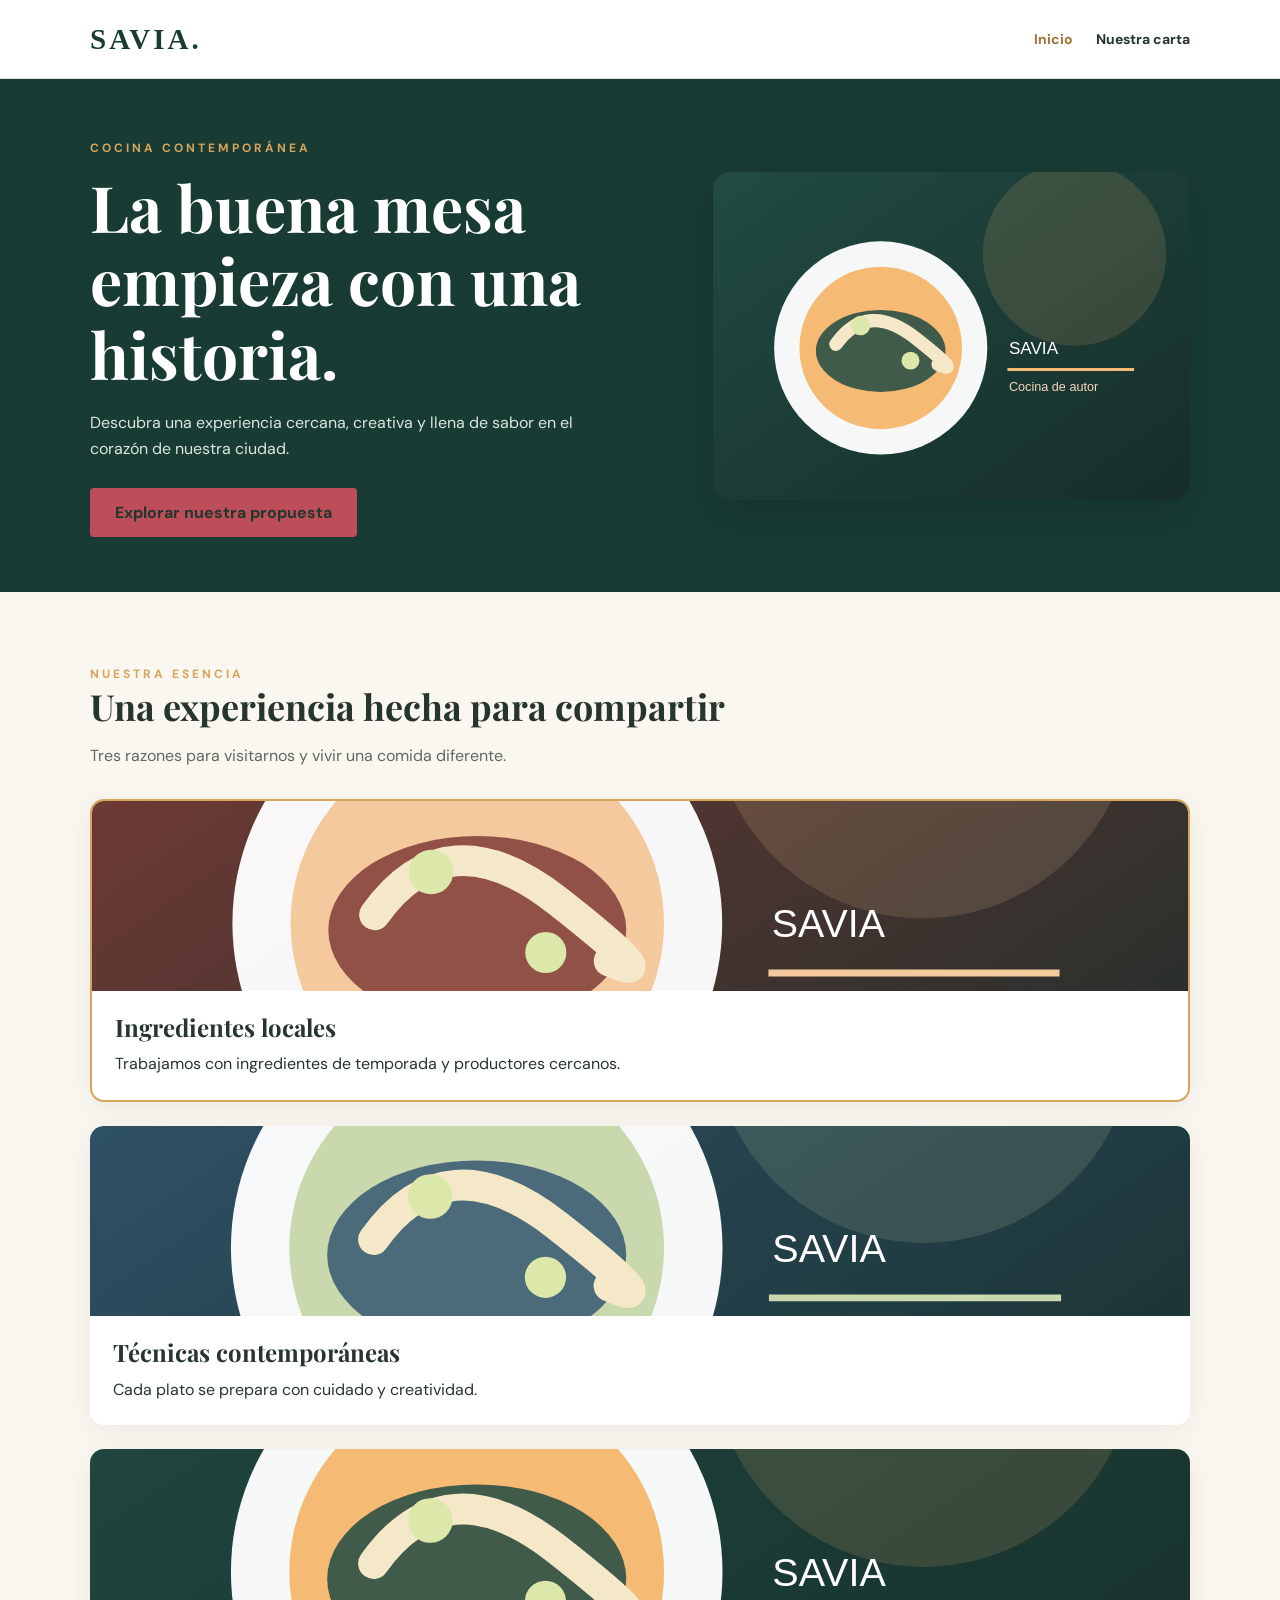
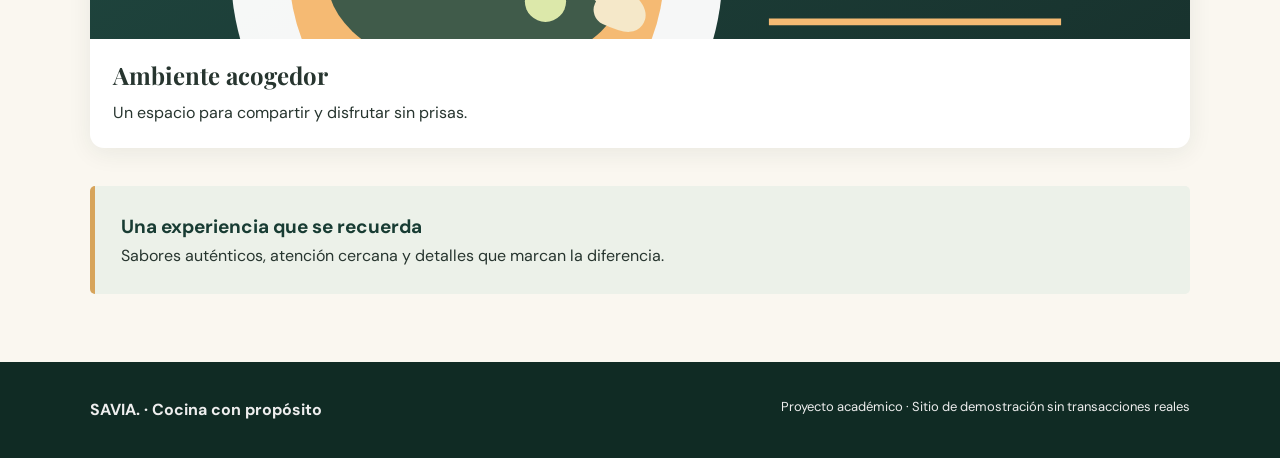
==== index.html @ edc9c898 "Primer commit" ====
<!doctype html>
<html lang="es">
  <head>
    <meta charset="utf-8" />
    <meta content="width=device-width, initial-scale=1.0" name="viewport" />
    <title>SAVIA | Inicio</title>
    <link href="css/styles.css" rel="stylesheet" />
  </head>
  <body>
    <header class="site-header">
      <div class="container nav-inner">
        <a class="logo" href="index.html"> SAVIA. </a>
        <nav aria-label="Navegaci&oacute;n principal" class="nav-links">
          <a aria-current="page" href="index.html"> Inicio </a>
          <a class="nav-contact" href="pages/eventos.html"> Nuestra carta </a>
        </nav>
      </div>
    </header>

    <main>
      <section class="hero">
        <div class="container hero-grid">
          <div>
            <span class="eyebrow"> Cocina contempor&aacute;nea </span>
            <h1>La buena mesa empieza con una historia.</h1>
            <p>
              Descubra una experiencia cercana, creativa y llena de sabor en el
              coraz&oacute;n de nuestra ciudad.
            </p>
            <a class="btn" href="#" id="hero-action">
              Explorar nuestra propuesta
            </a>
          </div>
          <img
            alt="Ilustraci&oacute;n de gastronom&iacute;a Savia"
            src="images/hero.svg"
          />
        </div>
      </section>
      <section class="section container">
        <div class="section-heading">
          <span class="eyebrow"> Nuestra esencia </span>
          <h2>Una experiencia hecha para compartir</h2>
          <p class="muted">
            Tres razones para visitarnos y vivir una comida diferente.
          </p>
        </div>
        <div class="feature-layout">
          <article class="tile card-highlight">
            <img
              alt="Presentaci&oacute;n gastron&oacute;mica 1"
              src="images/plato-1.svg"
            />
            <div class="tile-copy">
              <h3>Ingredientes locales</h3>
              <p>
                Trabajamos con ingredientes de temporada y productores cercanos.
              </p>
            </div>
          </article>
          <article class="tile">
            <img
              alt="Presentaci&oacute;n gastron&oacute;mica 2"
              src="images/plato-2.svg"
            />
            <div class="tile-copy">
              <h3>T&eacute;cnicas contempor&aacute;neas</h3>
              <p>Cada plato se prepara con cuidado y creatividad.</p>
            </div>
          </article>
          <article class="tile">
            <img
              alt="Presentaci&oacute;n gastron&oacute;mica 3"
              src="images/plato-3.svg"
            />
            <div class="tile-copy">
              <h3>Ambiente acogedor</h3>
              <p>Un espacio para compartir y disfrutar sin prisas.</p>
            </div>
          </article>
        </div>
        <div class="statement">
          <p class="statement-title" id="statement-title">
            Una experiencia que se recuerda
          </p>
          <p>
            Sabores aut&eacute;nticos, atenci&oacute;n cercana y detalles que
            marcan la diferencia.
          </p>
        </div>
      </section>
    </main>
    <footer class="site-footer">
      <div class="container footer-inner">
        <strong> SAVIA. &middot; Cocina con prop&oacute;sito </strong>
        <p>
          Proyecto acad&eacute;mico &middot; Sitio de demostraci&oacute;n sin
          transacciones reales
        </p>
      </div>
    </footer>
  </body>
</html>
---- css/styles.css ----
@import url("https://fonts.googleapis.com/css2?family=DM+Sans:wght@400;500;600;700&family=Playfair+Display:wght@600;700&display=swap");
:root {
  --forest: #183c33;
  --cream: #faf7f0;
  --gold: #d7a45b;
  --ink: #27352f;
  --mute: #5f6963;
}
* {
  box-sizing: border-box;
}
body {
  margin: 0;
  background: var(--cream);
  color: var(--ink);
  font-family: "DM Sans", Arial, sans-serif;
  line-height: 1.6;
}
h1,
h2,
h3 {
  font-family: "Playfair Display", Georgia, serif;
  line-height: 1.15;
}
a {
  color: inherit;
  text-decoration: none;
}
img {
  display: block;
  max-width: 100%;
}
.container {
  width: min(1100px, calc(100% - 40px));
  margin-inline: auto;
}
.site-header {
  background: #fff;
  border-bottom: 1px solid #e8e7df;
}
.nav-inner {
  display: flex;
  align-items: center;
  justify-content: space-between;
  gap: 24px;
  min-height: 78px;
}
.logo {
  font-family: Georgia, serif;
  font-size: 29px;
  font-weight: bold;
  letter-spacing: 3px;
  color: var(--forest);
}
.nav-links {
  display: flex;
  align-items: center;
  gap: 23px;
  flex-wrap: wrap;
}
.nav-links a {
  font-size: 14px;
  font-weight: 700;
}
.nav-links a:hover,
.nav-links a[aria-current="page"] {
  color: #a17034;
}
.hero {
  background: var(--forest);
  color: white;
}
.hero-grid {
  display: grid;
  grid-template-columns: 1.1fr 0.9fr;
  gap: 40px;
  align-items: center;
  min-height: 440px;
  padding-block: 55px;
}
.hero h1 {
  font-size: clamp(36px, 5vw, 65px);
  margin: 10px 0 20px;
}
.hero p {
  max-width: 540px;
  color: #dce6df;
}
.hero img {
  width: 100%;
  border-radius: 18px;
  box-shadow: 0 18px 45px #071f183d;
}
.eyebrow {
  text-transform: uppercase;
  letter-spacing: 3px;
  font-size: 12px;
  font-weight: 700;
  color: var(--gold);
}
.btn {
  display: inline-block;
  background: var(--gold);
  color: #21372d;
  padding: 12px 25px;
  border-radius: 4px;
  font-weight: 700;
  margin-top: 10px;
}
.btn:hover {
  filter: brightness(0.93);
}
.section {
  padding-block: 68px;
}
.section h2 {
  font-size: 36px;
  margin: 0 0 15px;
}
.muted {
  color: var(--mute);
}
.feature-layout {
  display: flex;
  flex-direction: column;
  gap: 24px;
  margin-top: 30px;
}
.tile {
  background: white;
  border-radius: 14px;
  overflow: hidden;
  box-shadow: 0 5px 25px #173b2d13;
  flex: 1;
}
.tile img {
  height: 190px;
  width: 100%;
  object-fit: cover;
}
.tile-copy {
  padding: 23px;
}
.tile h3 {
  font-size: 24px;
  margin: 0 0 10px;
}
.tile p {
  margin: 0;
}
.statement {
  background: #ecf1e9;
  padding: 26px;
  border-left: 5px solid var(--gold);
  border-radius: 5px;
  margin-top: 38px;
}
.statement p {
  margin: 0;
}
.statement-title {
  font-size: 19px;
  font-weight: 700;
  color: var(--forest);
}
.section-heading {
  max-width: 690px;
}
.site-footer {
  background: #102b24;
  color: #eee;
  padding: 35px 0;
}
.footer-inner {
  display: flex;
  justify-content: space-between;
  gap: 20px;
  flex-wrap: wrap;
}
.footer-inner p {
  margin: 0;
  font-size: 13px;
}
.page-hero {
  background: var(--forest);
  color: white;
  padding: 55px 0;
}
.page-hero h1 {
  font-size: 48px;
  margin: 10px 0;
}
.page-hero p {
  max-width: 650px;
  color: #d5e4db;
}
.page-grid {
  display: grid;
  grid-template-columns: repeat(3, minmax(0, 1fr));
  gap: 24px;
  margin-top: 28px;
}
.page-grid .tile img {
  height: 185px;
}
.cta {
  padding: 22px;
  margin-top: 30px;
  background: #edf1ea;
  border-radius: 10px;
  font-weight: 600;
}
@media (max-width: 760px) {
  .nav-inner {
    align-items: flex-start;
    flex-direction: column;
    padding-block: 18px;
  }
  .nav-links {
    gap: 12px;
  }
  .hero-grid {
    grid-template-columns: 1fr;
  }
  .feature-layout {
    display: flex;
    flex-direction: column;
  }
  .page-grid {
    display: grid;
    grid-template-columns: 1fr;
  }
  .hero h1 {
    font-size: 39px;
  }
  .page-hero h1 {
    font-size: 37px;
  }
}
.card-highlight {
  border: 2px solid #d7a45b;
}

#hero-action {
  background: #bd4d58;
}
@media (max-width: 760px) {
  .nav-inner {
    flex-direction: row;
  }
  .nav-links {
    flex-wrap: nowrap;
  }
}
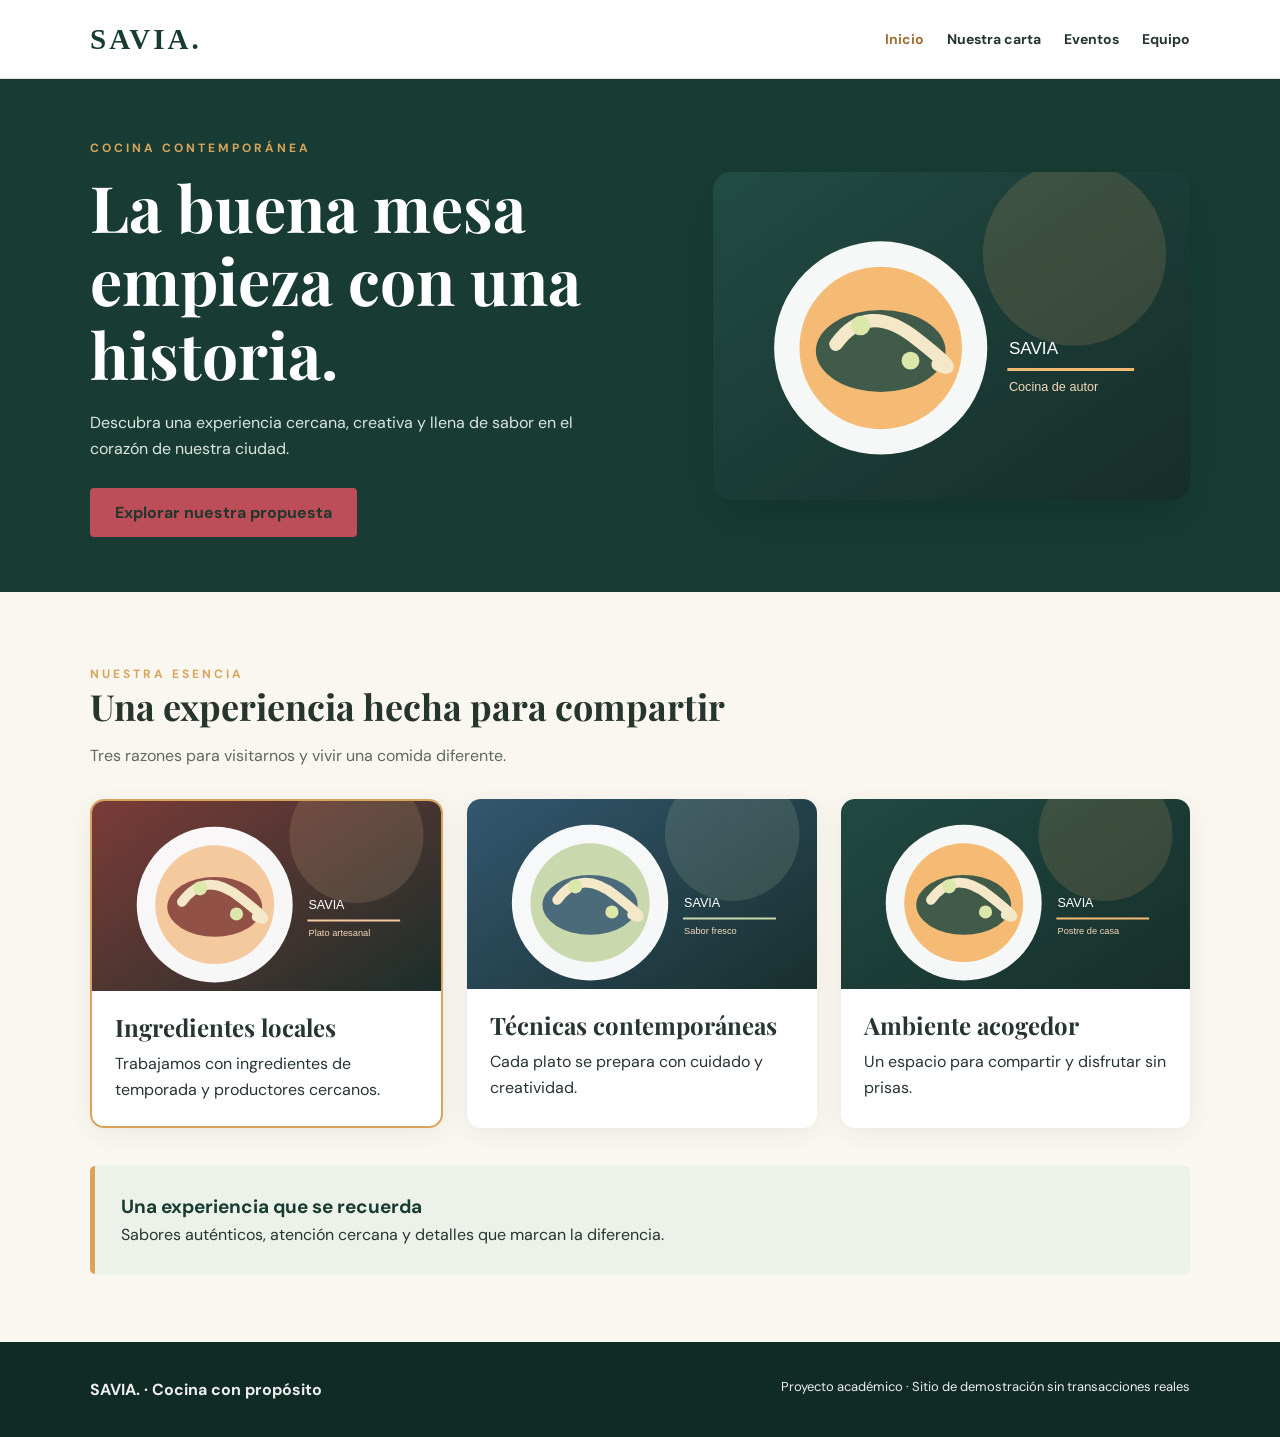
==== commit 1ad6e7fd: "Correcciones de la incidencia 2" ====
--- a/index.html
+++ b/index.html
@@ -12,7 +12,9 @@
         <a class="logo" href="index.html"> SAVIA. </a>
         <nav aria-label="Navegaci&oacute;n principal" class="nav-links">
           <a aria-current="page" href="index.html"> Inicio </a>
-          <a class="nav-contact" href="pages/eventos.html"> Nuestra carta </a>
+          <a class="nav-contact" href="pages/menu.html"> Nuestra carta </a>
+          <a class="nav-contact" href="pages/eventos.html"> Eventos </a>
+          <a class="nav-contact" href="pages/equipo.html"> Equipo </a>
         </nav>
       </div>
     </header>
--- a/css/styles.css
+++ b/css/styles.css
@@ -122,7 +122,7 @@
 }
 .feature-layout {
   display: flex;
-  flex-direction: column;
+  flex-direction: row;
   gap: 24px;
   margin-top: 30px;
 }
